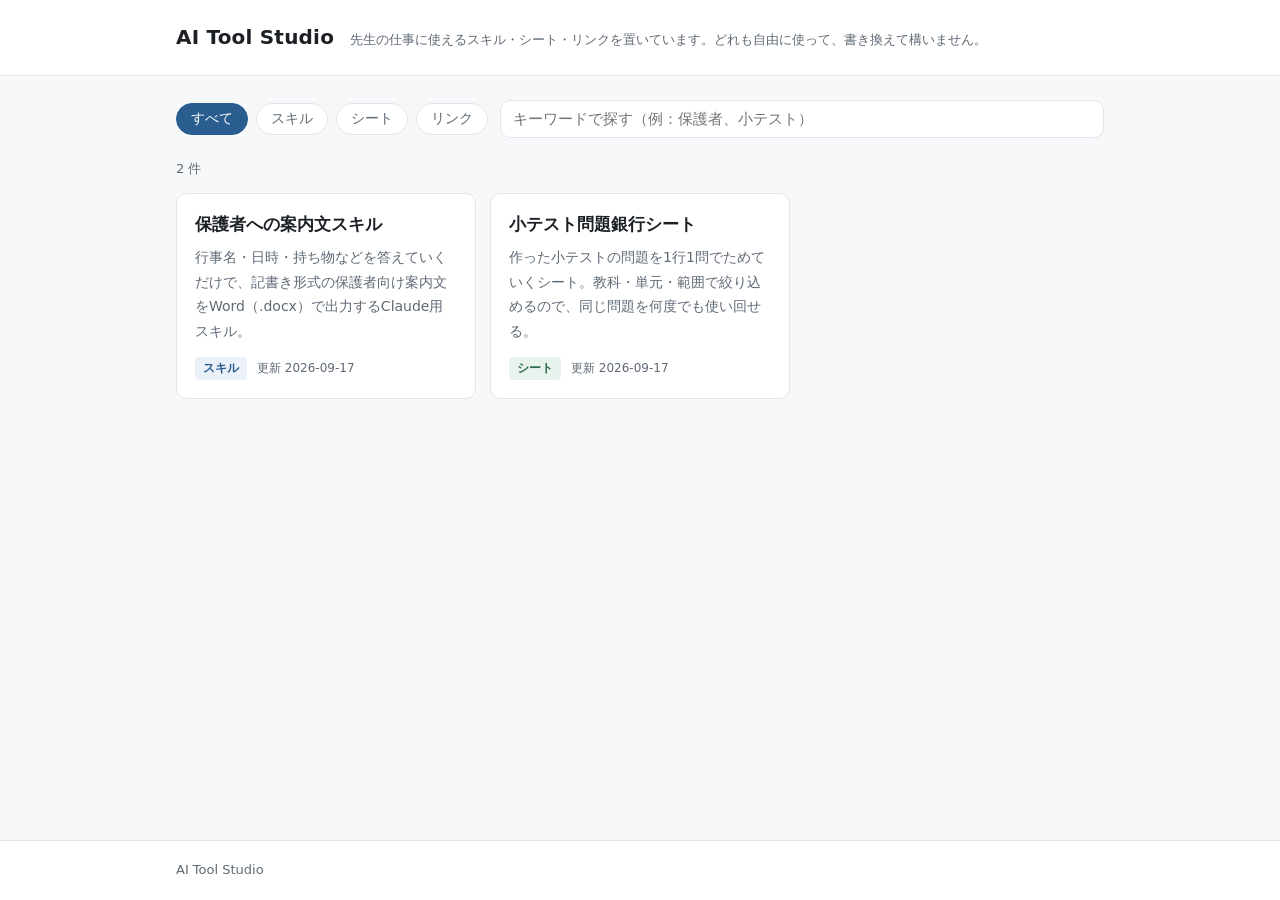
==== index.html @ 43dd98fe "AI Tool Studio の器とサンプル2件を追加 AIでつくった道具（スキル・シート・リンク）を共有する静的ポータル。 ビルドなしの素のHTML/CSS/JSで、GitHub Pages にその" ====
<!DOCTYPE html>
<html lang="ja">
<head>
<meta charset="utf-8">
<meta name="viewport" content="width=device-width, initial-scale=1">
<title>AI Tool Studio</title>
<meta name="description" content="AIでつくった、学校の仕事に使えるスキル・シート・リンクの置き場。">
<link rel="stylesheet" href="assets/style.css">
<link rel="icon" href="data:,">
</head>
<body>
<header class="site-header">
  <div class="wrap">
    <h1 class="site-title"><a href="index.html">AI Tool Studio</a></h1>
    <p class="site-note">先生の仕事に使えるスキル・シート・リンクを置いています。どれも自由に使って、書き換えて構いません。</p>
  </div>
</header>

<main>
  <div class="wrap">
    <div class="controls">
      <div class="tabs" role="tablist" aria-label="種別で絞り込む">
        <button class="tab" type="button" role="tab" data-type="all" aria-selected="true">すべて</button>
        <button class="tab" type="button" role="tab" data-type="skill" aria-selected="false">スキル</button>
        <button class="tab" type="button" role="tab" data-type="sheet" aria-selected="false">シート</button>
        <button class="tab" type="button" role="tab" data-type="link" aria-selected="false">リンク</button>
      </div>
      <input id="search" class="search" type="search" placeholder="キーワードで探す（例：保護者、小テスト）" aria-label="キーワードで探す">
    </div>

    <p id="count" class="count"></p>
    <ul id="grid" class="grid"></ul>
  </div>
</main>

<footer class="site-footer">
  <div class="wrap"><p>AI Tool Studio</p></div>
</footer>

<script src="assets/app.js"></script>
</body>
</html>
---- assets/style.css ----
:root {
  --bg: #f7f8fa;
  --surface: #ffffff;
  --ink: #1c2025;
  --muted: #5f6a76;
  --line: #e2e6ec;
  --accent: #2a5d8f;
  --accent-soft: #eef4fa;
  --skill: #2a5d8f;
  --skill-bg: #eaf1f8;
  --sheet: #2f6b4f;
  --sheet-bg: #e9f3ee;
  --link: #8a5a1f;
  --link-bg: #f7efe2;
  --radius: 10px;
  --maxw: 960px;
}

* { box-sizing: border-box; }

html { -webkit-text-size-adjust: 100%; }

body {
  margin: 0;
  background: var(--bg);
  color: var(--ink);
  font-family: system-ui, -apple-system, "Hiragino Kaku Gothic ProN", "Noto Sans JP", Meiryo, sans-serif;
  font-size: 16px;
  line-height: 1.75;
  min-height: 100vh;
  display: flex;
  flex-direction: column;
}

a { color: var(--accent); }

.wrap {
  max-width: var(--maxw);
  margin: 0 auto;
  padding: 0 16px;
}

/* header */
.site-header {
  background: var(--surface);
  border-bottom: 1px solid var(--line);
}

.site-header .wrap {
  display: flex;
  align-items: baseline;
  gap: 16px;
  flex-wrap: wrap;
  padding-top: 20px;
  padding-bottom: 20px;
}

.site-title {
  margin: 0;
  font-size: 20px;
  font-weight: 700;
  letter-spacing: 0.01em;
}

.site-title a { color: inherit; text-decoration: none; }

.site-note {
  margin: 0;
  color: var(--muted);
  font-size: 13px;
}

main { flex: 1; padding: 24px 0 64px; }

/* controls */
.controls {
  display: flex;
  flex-wrap: wrap;
  gap: 12px;
  align-items: center;
  justify-content: space-between;
  margin-bottom: 20px;
}

.tabs { display: flex; flex-wrap: wrap; gap: 8px; }

.tab {
  border: 1px solid var(--line);
  background: var(--surface);
  color: var(--muted);
  border-radius: 999px;
  padding: 6px 14px;
  font-size: 14px;
  font-family: inherit;
  cursor: pointer;
}

.tab:hover { border-color: #cfd6df; }

.tab[aria-selected="true"] {
  background: var(--accent);
  border-color: var(--accent);
  color: #fff;
}

.search {
  flex: 1 1 220px;
  min-width: 0;
  border: 1px solid var(--line);
  background: var(--surface);
  border-radius: var(--radius);
  padding: 9px 12px;
  font-size: 15px;
  font-family: inherit;
  color: inherit;
}

.search:focus-visible,
.tab:focus-visible,
.btn:focus-visible,
.copy:focus-visible {
  outline: 2px solid var(--accent);
  outline-offset: 2px;
}

.count {
  color: var(--muted);
  font-size: 13px;
  margin: 0 0 12px;
}

/* cards */
.grid {
  display: grid;
  grid-template-columns: repeat(auto-fill, minmax(280px, 1fr));
  gap: 14px;
  list-style: none;
  margin: 0;
  padding: 0;
}

.card {
  background: var(--surface);
  border: 1px solid var(--line);
  border-radius: var(--radius);
  padding: 18px;
  display: flex;
  flex-direction: column;
  gap: 8px;
}

.card:hover { border-color: #ccd5e0; }

.card h2 {
  margin: 0;
  font-size: 17px;
  line-height: 1.5;
}

.card h2 a { color: inherit; text-decoration: none; }

.card h2 a:hover { text-decoration: underline; }

.card p {
  margin: 0;
  color: var(--muted);
  font-size: 14px;
}

.card-meta {
  display: flex;
  align-items: center;
  gap: 10px;
  flex-wrap: wrap;
  margin-top: auto;
  padding-top: 6px;
  color: var(--muted);
  font-size: 12px;
}

.badge {
  display: inline-block;
  border-radius: 4px;
  padding: 2px 8px;
  font-size: 12px;
  font-weight: 600;
  line-height: 1.6;
}

.badge-skill { color: var(--skill); background: var(--skill-bg); }
.badge-sheet { color: var(--sheet); background: var(--sheet-bg); }
.badge-link  { color: var(--link);  background: var(--link-bg); }

.empty {
  background: var(--surface);
  border: 1px dashed var(--line);
  border-radius: var(--radius);
  padding: 32px 18px;
  text-align: center;
  color: var(--muted);
}

/* detail */
.back {
  display: inline-block;
  margin-bottom: 14px;
  font-size: 14px;
  text-decoration: none;
}

.back:hover { text-decoration: underline; }

.detail {
  background: var(--surface);
  border: 1px solid var(--line);
  border-radius: var(--radius);
  padding: 28px 24px;
}

.detail h1 {
  margin: 10px 0 8px;
  font-size: 24px;
  line-height: 1.45;
}

.lead {
  margin: 0 0 4px;
  color: var(--muted);
}

.detail h2 {
  font-size: 16px;
  margin: 32px 0 12px;
  padding-bottom: 6px;
  border-bottom: 1px solid var(--line);
}

.benefits { margin: 0; padding-left: 1.3em; }
.benefits li { margin-bottom: 8px; }

.steps { margin: 0; padding-left: 1.4em; }
.steps > li { margin-bottom: 18px; }

.code {
  position: relative;
  margin-top: 8px;
  background: #f4f6f9;
  border: 1px solid var(--line);
  border-radius: 8px;
  padding: 12px 84px 12px 12px;
}

.code code {
  font-family: ui-monospace, SFMono-Regular, Menlo, Consolas, monospace;
  font-size: 13px;
  line-height: 1.7;
  white-space: pre-wrap;
  word-break: break-all;
}

.copy {
  position: absolute;
  top: 8px;
  right: 8px;
  border: 1px solid var(--line);
  background: var(--surface);
  color: var(--muted);
  border-radius: 6px;
  padding: 3px 10px;
  font-size: 12px;
  font-family: inherit;
  cursor: pointer;
}

.copy:hover { color: var(--ink); }

.downloads {
  display: flex;
  flex-wrap: wrap;
  gap: 10px;
  margin-top: 4px;
}

.btn {
  display: inline-block;
  background: var(--accent);
  color: #fff;
  border: 1px solid var(--accent);
  border-radius: 8px;
  padding: 10px 18px;
  font-size: 15px;
  text-decoration: none;
}

.btn:hover { background: #24507c; }

.btn-ghost {
  background: var(--surface);
  color: var(--accent);
}

.btn-ghost:hover { background: var(--accent-soft); }

.tag-list {
  display: flex;
  flex-wrap: wrap;
  gap: 6px;
  margin: 18px 0 0;
  padding: 0;
  list-style: none;
}

.tag {
  font-size: 12px;
  color: var(--muted);
  background: var(--bg);
  border: 1px solid var(--line);
  border-radius: 999px;
  padding: 2px 10px;
}

.detail-meta {
  margin: 24px 0 0;
  color: var(--muted);
  font-size: 13px;
}

.site-footer {
  border-top: 1px solid var(--line);
  background: var(--surface);
  color: var(--muted);
  font-size: 13px;
  padding: 18px 0;
}

.site-footer p { margin: 0; }

@media (max-width: 600px) {
  .detail { padding: 22px 16px; }
  .detail h1 { font-size: 21px; }
  .code { padding-right: 12px; padding-top: 38px; }
}
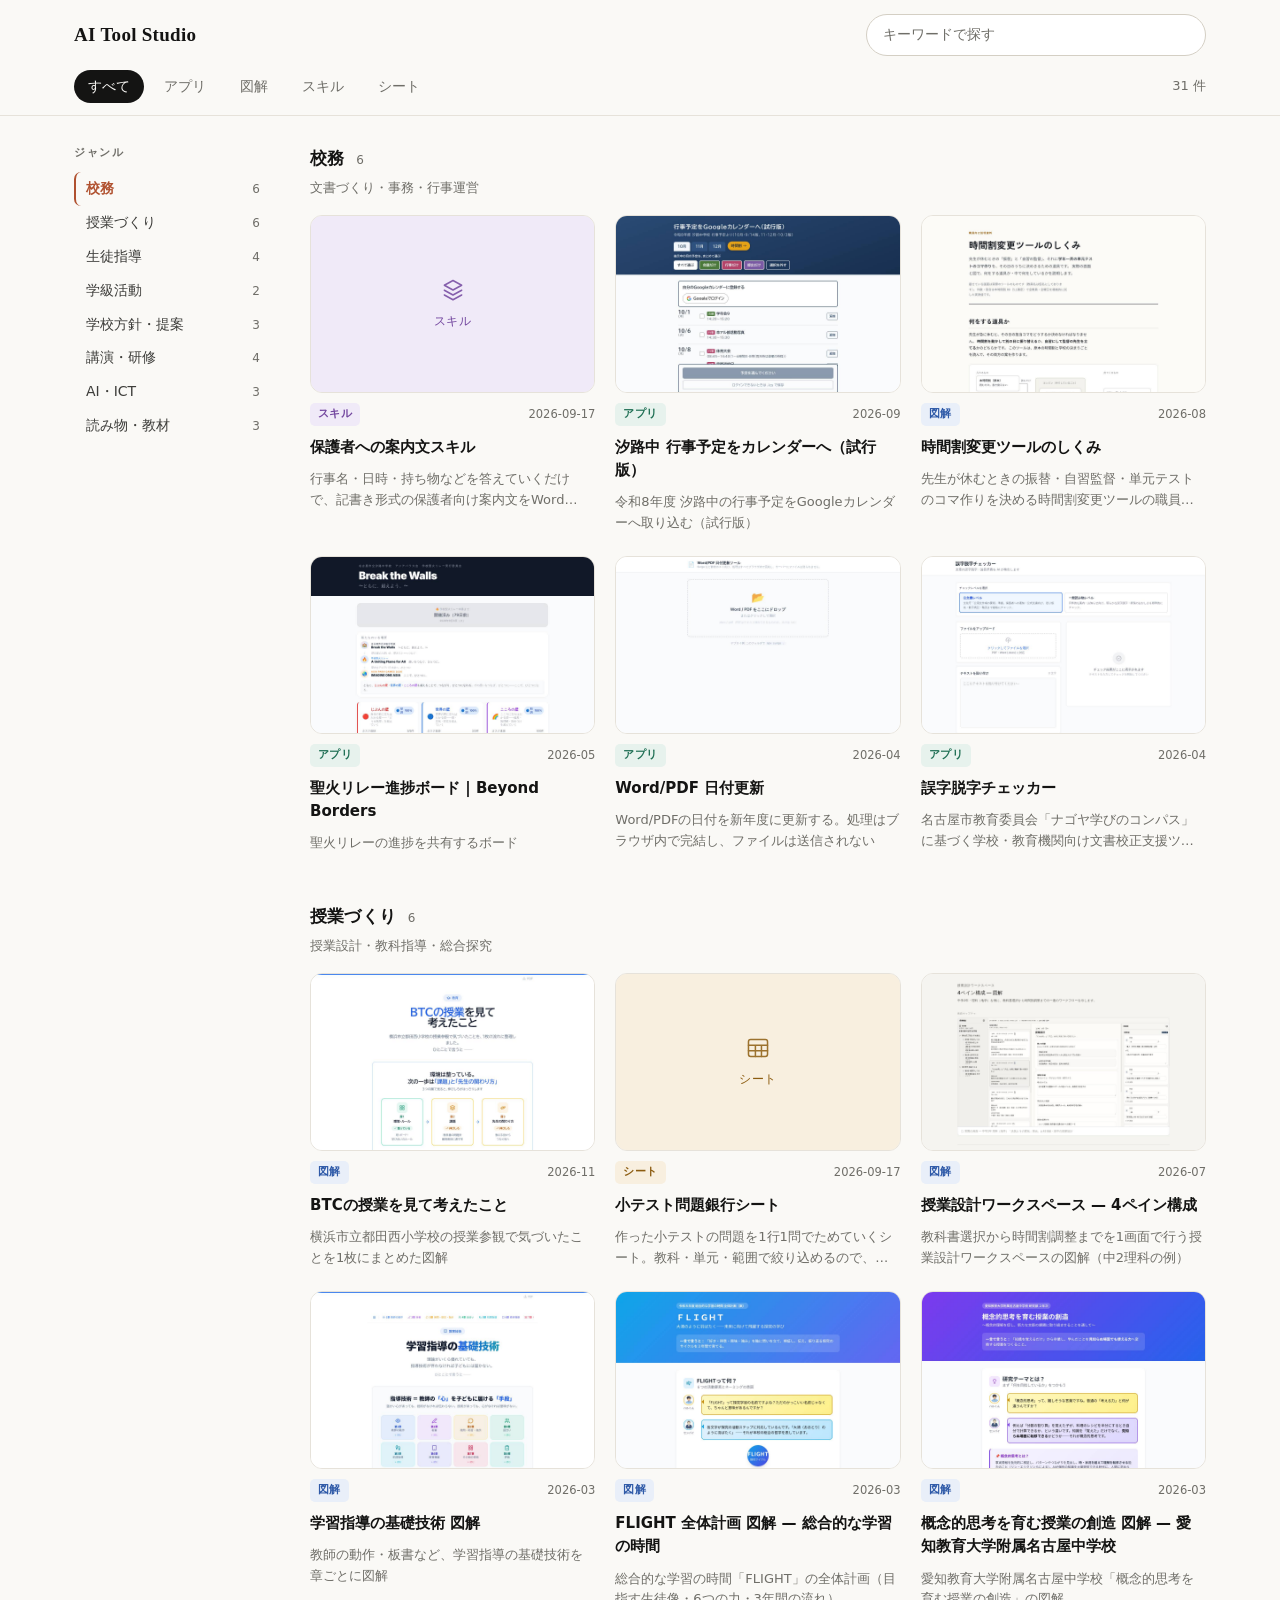
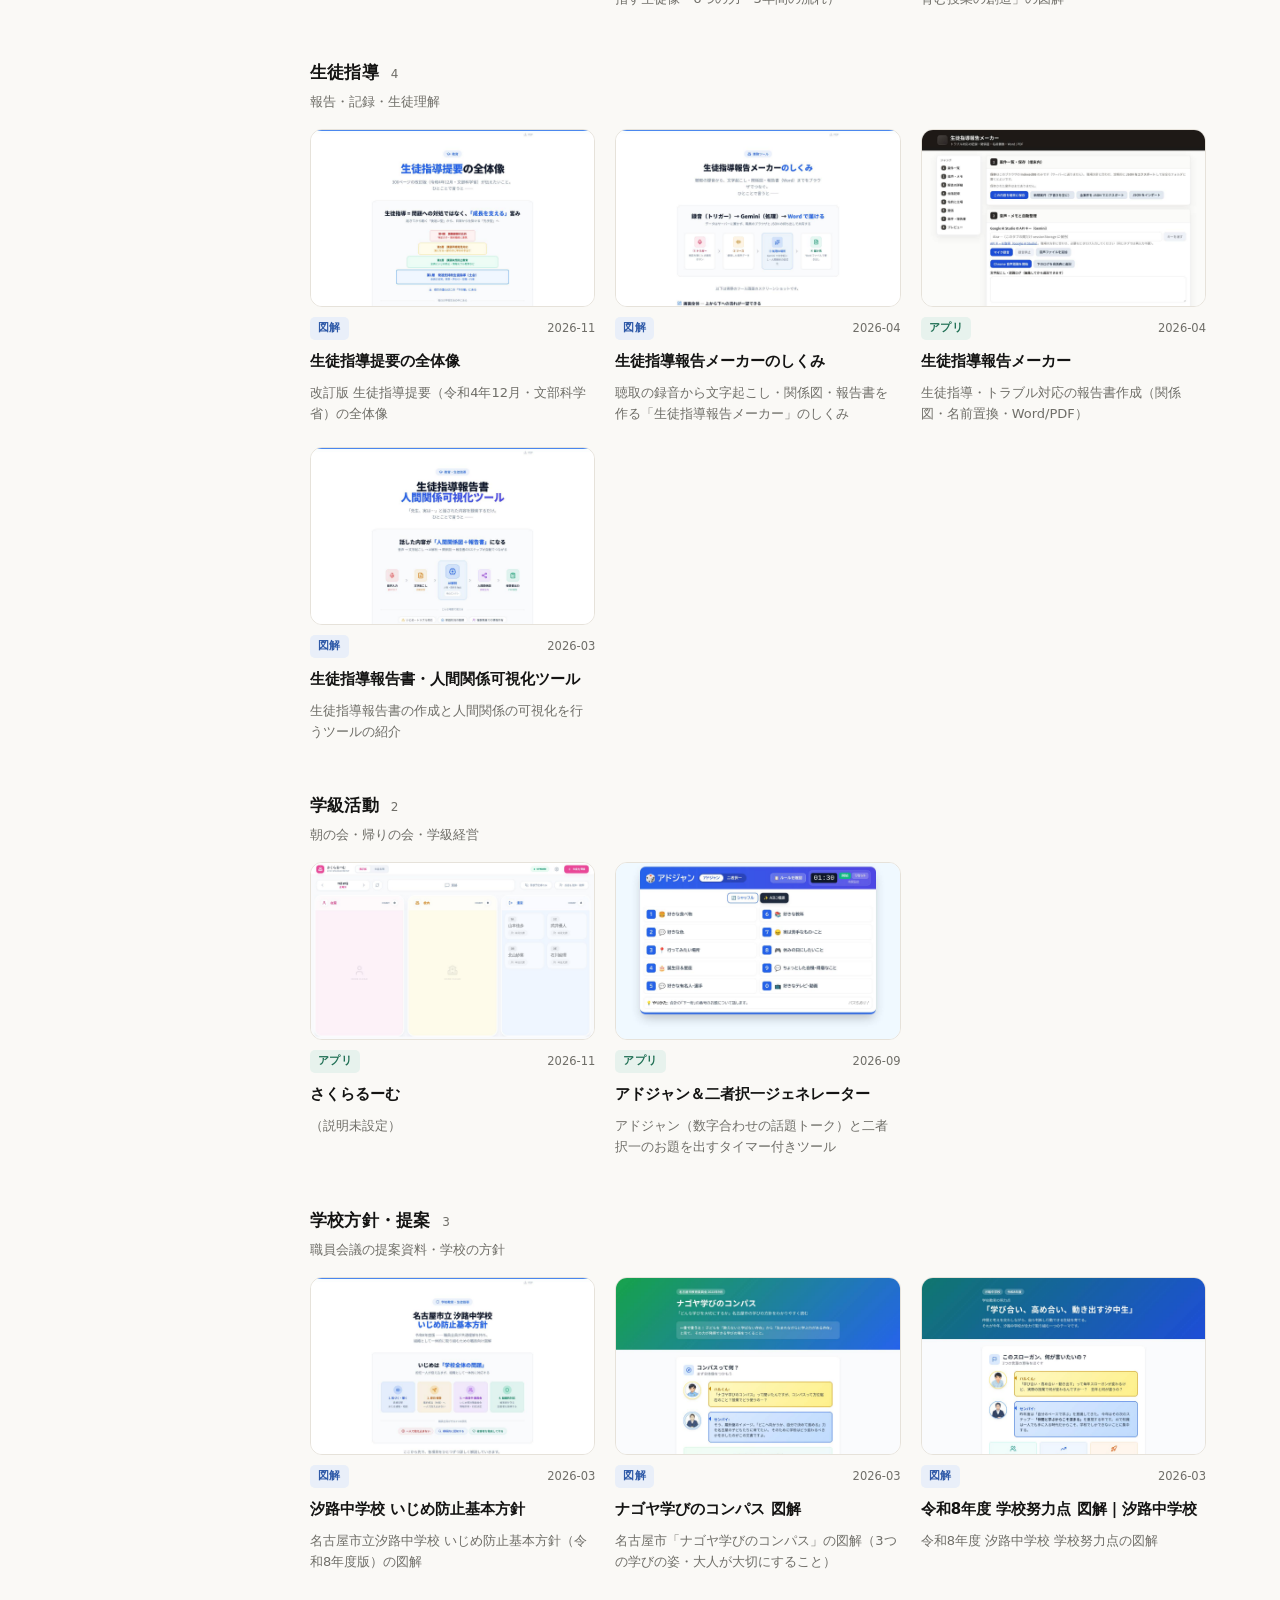
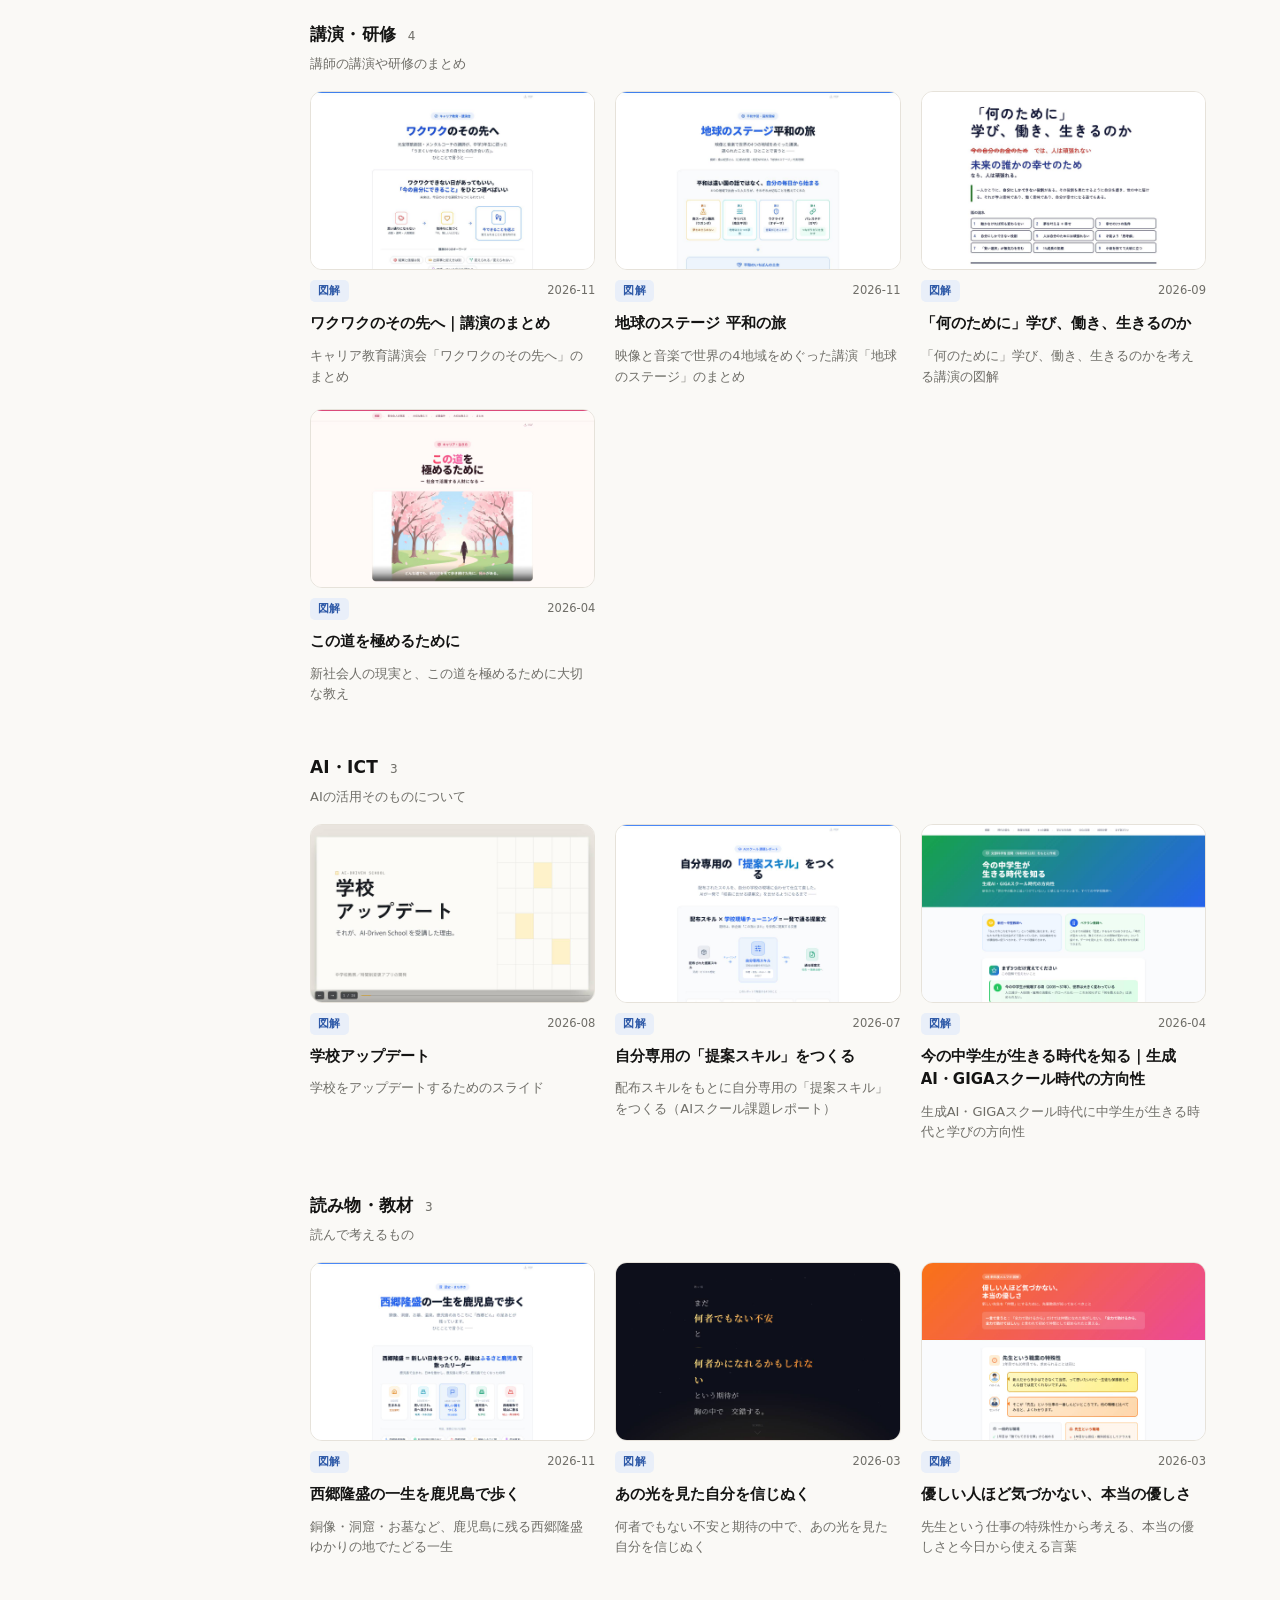
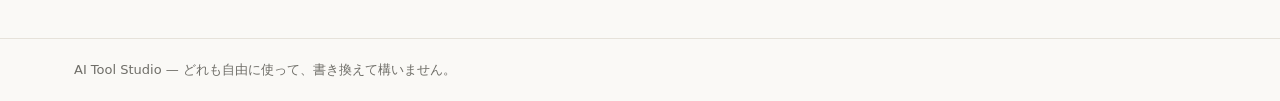
==== commit 887dcc7d: "surge のサイト29件を取り込み、ジャンル別のUIに作り直す 既存の「職員ポータル」（surge・29件）をこのリポジトリに一本化した。 配布ファイルにはgitが要る一方、サイト一覧はGitHub" ====
--- a/index.html
+++ b/index.html
@@ -4,37 +4,40 @@
 <meta charset="utf-8">
 <meta name="viewport" content="width=device-width, initial-scale=1">
 <title>AI Tool Studio</title>
-<meta name="description" content="AIでつくった、学校の仕事に使えるスキル・シート・リンクの置き場。">
+<meta name="robots" content="noindex, nofollow">
+<meta name="description" content="学校の仕事に使えるアプリ・図解・スキル・シートの置き場。">
+<meta name="theme-color" content="#faf9f6" media="(prefers-color-scheme: light)">
+<meta name="theme-color" content="#1a1916" media="(prefers-color-scheme: dark)">
 <link rel="stylesheet" href="assets/style.css">
 <link rel="icon" href="data:,">
 </head>
 <body>
+
 <header class="site-header">
   <div class="wrap">
-    <h1 class="site-title"><a href="index.html">AI Tool Studio</a></h1>
-    <p class="site-note">先生の仕事に使えるスキル・シート・リンクを置いています。どれも自由に使って、書き換えて構いません。</p>
+    <div class="header-row">
+      <h1 class="wordmark"><a href="index.html">AI Tool Studio</a></h1>
+      <input id="search" class="search" type="search" placeholder="キーワードで探す" aria-label="キーワードで探す" autocomplete="off">
+    </div>
+    <div class="toolbar">
+      <div id="types" class="types" role="tablist" aria-label="種別で絞り込む"></div>
+      <span id="count" class="count"></span>
+    </div>
   </div>
 </header>
 
 <main>
-  <div class="wrap">
-    <div class="controls">
-      <div class="tabs" role="tablist" aria-label="種別で絞り込む">
-        <button class="tab" type="button" role="tab" data-type="all" aria-selected="true">すべて</button>
-        <button class="tab" type="button" role="tab" data-type="skill" aria-selected="false">スキル</button>
-        <button class="tab" type="button" role="tab" data-type="sheet" aria-selected="false">シート</button>
-        <button class="tab" type="button" role="tab" data-type="link" aria-selected="false">リンク</button>
-      </div>
-      <input id="search" class="search" type="search" placeholder="キーワードで探す（例：保護者、小テスト）" aria-label="キーワードで探す">
-    </div>
-
-    <p id="count" class="count"></p>
-    <ul id="grid" class="grid"></ul>
+  <div class="wrap layout">
+    <nav class="rail" aria-label="ジャンル">
+      <p class="rail-title">ジャンル</p>
+      <ul id="rail-list" class="rail-list"></ul>
+    </nav>
+    <div id="sections"></div>
   </div>
 </main>
 
 <footer class="site-footer">
-  <div class="wrap"><p>AI Tool Studio</p></div>
+  <div class="wrap"><p>AI Tool Studio — どれも自由に使って、書き換えて構いません。</p></div>
 </footer>
 
 <script src="assets/app.js"></script>
--- a/assets/style.css
+++ b/assets/style.css
@@ -1,259 +1,529 @@
+/* AI Tool Studio */
+
 :root {
-  --bg: #f7f8fa;
+  --bg: #faf9f6;
   --surface: #ffffff;
-  --ink: #1c2025;
-  --muted: #5f6a76;
-  --line: #e2e6ec;
-  --accent: #2a5d8f;
-  --accent-soft: #eef4fa;
-  --skill: #2a5d8f;
-  --skill-bg: #eaf1f8;
-  --sheet: #2f6b4f;
-  --sheet-bg: #e9f3ee;
-  --link: #8a5a1f;
-  --link-bg: #f7efe2;
-  --radius: 10px;
-  --maxw: 960px;
+  --surface-sunk: #f3f1ec;
+  --ink: #141413;
+  --ink-soft: #3d3d3a;
+  --muted: #6f6e68;
+  --line: #e6e2da;
+  --line-strong: #d4cfc4;
+  --accent: #b0512f;
+  --accent-hover: #964428;
+  --accent-soft: #f7ece7;
+
+  --t-app: #1f6f54;
+  --t-app-bg: #e7f2ed;
+  --t-diagram: #2f5aa8;
+  --t-diagram-bg: #e9eff9;
+  --t-skill: #73479f;
+  --t-skill-bg: #f0eaf8;
+  --t-sheet: #8c5c10;
+  --t-sheet-bg: #f8efdf;
+
+  --btn-ink: #ffffff;
+  --radius: 12px;
+  --rail: 196px;
+  --maxw: 1180px;
+  --shadow: 0 1px 2px rgba(20, 18, 14, .04), 0 6px 16px rgba(20, 18, 14, .05);
+}
+
+@media (prefers-color-scheme: dark) {
+  :root:not([data-theme="light"]) {
+    --bg: #1a1916;
+    --surface: #232220;
+    --surface-sunk: #1f1e1b;
+    --ink: #f2f0ea;
+    --ink-soft: #ddd9d0;
+    --muted: #a6a39a;
+    --line: #35332d;
+    --line-strong: #46433a;
+    --accent: #e08a63;
+    --accent-hover: #efa27e;
+    --accent-soft: #33261f;
+    --btn-ink: #1a1916;
+
+    --t-app: #6fcfaa;
+    --t-app-bg: #16352b;
+    --t-diagram: #9ab8ef;
+    --t-diagram-bg: #1b2740;
+    --t-skill: #c4a3e8;
+    --t-skill-bg: #2a2038;
+    --t-sheet: #e2b367;
+    --t-sheet-bg: #352915;
+    --shadow: none;
+  }
+}
+
+:root[data-theme="dark"] {
+  --bg: #1a1916;
+  --surface: #232220;
+  --surface-sunk: #1f1e1b;
+  --ink: #f2f0ea;
+  --ink-soft: #ddd9d0;
+  --muted: #a6a39a;
+  --line: #35332d;
+  --line-strong: #46433a;
+  --accent: #e08a63;
+  --accent-hover: #efa27e;
+  --accent-soft: #33261f;
+  --btn-ink: #1a1916;
+  --t-app: #6fcfaa;
+  --t-app-bg: #16352b;
+  --t-diagram: #9ab8ef;
+  --t-diagram-bg: #1b2740;
+  --t-skill: #c4a3e8;
+  --t-skill-bg: #2a2038;
+  --t-sheet: #e2b367;
+  --t-sheet-bg: #352915;
+  --shadow: none;
 }
 
 * { box-sizing: border-box; }
 
-html { -webkit-text-size-adjust: 100%; }
+html {
+  -webkit-text-size-adjust: 100%;
+  scroll-behavior: smooth;
+  scroll-padding-top: 120px;
+}
+
+@media (prefers-reduced-motion: reduce) {
+  html { scroll-behavior: auto; }
+  * { transition: none !important; }
+}
 
 body {
   margin: 0;
   background: var(--bg);
   color: var(--ink);
-  font-family: system-ui, -apple-system, "Hiragino Kaku Gothic ProN", "Noto Sans JP", Meiryo, sans-serif;
+  font-family: "Hiragino Sans", "Hiragino Kaku Gothic ProN", "Noto Sans JP",
+    "Yu Gothic UI", Meiryo, system-ui, -apple-system, sans-serif;
   font-size: 16px;
-  line-height: 1.75;
+  line-height: 1.7;
   min-height: 100vh;
   display: flex;
   flex-direction: column;
+  font-feature-settings: "palt" 1;
 }
 
 a { color: var(--accent); }
 
 .wrap {
+  width: 100%;
   max-width: var(--maxw);
   margin: 0 auto;
-  padding: 0 16px;
-}
-
-/* header */
-.site-header {
-  background: var(--surface);
-  border-bottom: 1px solid var(--line);
-}
-
-.site-header .wrap {
-  display: flex;
-  align-items: baseline;
-  gap: 16px;
-  flex-wrap: wrap;
-  padding-top: 20px;
-  padding-bottom: 20px;
-}
-
-.site-title {
-  margin: 0;
-  font-size: 20px;
-  font-weight: 700;
-  letter-spacing: 0.01em;
-}
-
-.site-title a { color: inherit; text-decoration: none; }
-
-.site-note {
-  margin: 0;
-  color: var(--muted);
-  font-size: 13px;
-}
-
-main { flex: 1; padding: 24px 0 64px; }
-
-/* controls */
-.controls {
-  display: flex;
-  flex-wrap: wrap;
-  gap: 12px;
-  align-items: center;
-  justify-content: space-between;
-  margin-bottom: 20px;
-}
-
-.tabs { display: flex; flex-wrap: wrap; gap: 8px; }
-
-.tab {
-  border: 1px solid var(--line);
-  background: var(--surface);
-  color: var(--muted);
-  border-radius: 999px;
-  padding: 6px 14px;
-  font-size: 14px;
-  font-family: inherit;
-  cursor: pointer;
-}
-
-.tab:hover { border-color: #cfd6df; }
-
-.tab[aria-selected="true"] {
-  background: var(--accent);
-  border-color: var(--accent);
-  color: #fff;
-}
-
-.search {
-  flex: 1 1 220px;
-  min-width: 0;
-  border: 1px solid var(--line);
-  background: var(--surface);
-  border-radius: var(--radius);
-  padding: 9px 12px;
-  font-size: 15px;
-  font-family: inherit;
-  color: inherit;
-}
-
-.search:focus-visible,
-.tab:focus-visible,
-.btn:focus-visible,
-.copy:focus-visible {
+  padding: 0 24px;
+}
+
+:is(a, button, input, summary):focus-visible {
   outline: 2px solid var(--accent);
   outline-offset: 2px;
+  border-radius: 4px;
+}
+
+/* ---------- header ---------- */
+
+.site-header {
+  position: sticky;
+  top: 0;
+  z-index: 20;
+  background: color-mix(in srgb, var(--bg) 88%, transparent);
+  backdrop-filter: saturate(1.6) blur(10px);
+  border-bottom: 1px solid var(--line);
+}
+
+.header-row {
+  display: flex;
+  align-items: center;
+  gap: 20px;
+  padding: 14px 0;
+}
+
+.wordmark {
+  margin: 0;
+  font-family: ui-serif, Georgia, "Times New Roman", serif;
+  font-size: 19px;
+  font-weight: 600;
+  letter-spacing: .015em;
+  white-space: nowrap;
+}
+
+.wordmark a { color: inherit; text-decoration: none; }
+
+.search {
+  flex: 1 1 auto;
+  min-width: 0;
+  max-width: 340px;
+  margin-left: auto;
+  border: 1px solid var(--line-strong);
+  background: var(--surface);
+  color: inherit;
+  border-radius: 999px;
+  padding: 8px 16px;
+  font: inherit;
+  font-size: 14px;
+}
+
+.search::placeholder { color: var(--muted); }
+
+.search:focus-visible { outline-offset: 1px; border-radius: 999px; }
+
+.toolbar {
+  display: flex;
+  align-items: center;
+  gap: 10px;
+  padding-bottom: 12px;
+  flex-wrap: wrap;
+}
+
+.types { display: flex; gap: 6px; flex-wrap: wrap; }
+
+.type-tab {
+  border: 1px solid transparent;
+  background: transparent;
+  color: var(--muted);
+  border-radius: 999px;
+  padding: 4px 13px;
+  font: inherit;
+  font-size: 13.5px;
+  cursor: pointer;
+  white-space: nowrap;
+}
+
+.type-tab:hover { color: var(--ink); background: var(--surface-sunk); }
+
+.type-tab[aria-selected="true"] {
+  background: var(--ink);
+  color: var(--bg);
 }
 
 .count {
+  margin-left: auto;
   color: var(--muted);
   font-size: 13px;
-  margin: 0 0 12px;
-}
-
-/* cards */
+  font-variant-numeric: tabular-nums;
+  white-space: nowrap;
+}
+
+/* ---------- layout ---------- */
+
+main { flex: 1; padding: 28px 0 80px; }
+
+.layout {
+  display: grid;
+  grid-template-columns: var(--rail) minmax(0, 1fr);
+  gap: 40px;
+  align-items: start;
+}
+
+/* ---------- genre rail ---------- */
+
+.rail { position: sticky; top: 108px; }
+
+.rail-title {
+  margin: 0 0 10px;
+  font-size: 11px;
+  font-weight: 700;
+  letter-spacing: .14em;
+  color: var(--muted);
+}
+
+.rail-list { list-style: none; margin: 0; padding: 0; }
+
+.rail-list a {
+  display: flex;
+  justify-content: space-between;
+  gap: 8px;
+  align-items: baseline;
+  padding: 5px 10px;
+  border-radius: 7px;
+  color: var(--ink-soft);
+  text-decoration: none;
+  font-size: 14px;
+  border-left: 2px solid transparent;
+}
+
+.rail-list a:hover { background: var(--surface-sunk); color: var(--ink); }
+
+.rail-list a[aria-current="true"] {
+  color: var(--accent);
+  border-left-color: var(--accent);
+  font-weight: 700;
+}
+
+.rail-list .n {
+  color: var(--muted);
+  font-size: 12px;
+  font-variant-numeric: tabular-nums;
+  font-weight: 400;
+}
+
+/* ---------- sections ---------- */
+
+.section { scroll-margin-top: 118px; }
+.section + .section { margin-top: 48px; }
+
+.section-head {
+  display: flex;
+  align-items: baseline;
+  gap: 12px;
+  margin-bottom: 4px;
+}
+
+.section-head h2 {
+  margin: 0;
+  font-size: 17px;
+  letter-spacing: .01em;
+}
+
+.section-head .n {
+  color: var(--muted);
+  font-size: 12px;
+  font-variant-numeric: tabular-nums;
+}
+
+.section-note {
+  margin: 0 0 16px;
+  color: var(--muted);
+  font-size: 13px;
+}
+
+/* ---------- cards ---------- */
+
 .grid {
   display: grid;
-  grid-template-columns: repeat(auto-fill, minmax(280px, 1fr));
-  gap: 14px;
+  grid-template-columns: repeat(auto-fill, minmax(240px, 1fr));
+  gap: 22px 20px;
   list-style: none;
   margin: 0;
   padding: 0;
 }
 
 .card {
-  background: var(--surface);
+  display: flex;
+  flex-direction: column;
+  gap: 10px;
+  color: inherit;
+  text-decoration: none;
+  border-radius: var(--radius);
+  transition: transform .14s ease;
+}
+
+.card:hover { transform: translateY(-2px); }
+
+.card:hover .thumb { border-color: var(--line-strong); box-shadow: var(--shadow); }
+
+.card:hover .card-title { color: var(--accent); }
+
+.thumb {
+  aspect-ratio: 16 / 10;
   border: 1px solid var(--line);
   border-radius: var(--radius);
-  padding: 18px;
+  background: var(--surface);
+  overflow: hidden;
+  transition: border-color .14s ease, box-shadow .14s ease;
+}
+
+.thumb img {
+  width: 100%;
+  height: 100%;
+  object-fit: cover;
+  object-position: top center;
+  display: block;
+}
+
+.thumb-mark {
+  width: 100%;
+  height: 100%;
   display: flex;
   flex-direction: column;
+  align-items: center;
+  justify-content: center;
   gap: 8px;
-}
-
-.card:hover { border-color: #ccd5e0; }
-
-.card h2 {
+  font-size: 12px;
+  letter-spacing: .06em;
+}
+
+.thumb-mark svg { opacity: .85; }
+
+.card-meta {
+  display: flex;
+  align-items: center;
+  gap: 8px;
+  flex-wrap: wrap;
+}
+
+.badge {
+  font-size: 11px;
+  font-weight: 700;
+  letter-spacing: .04em;
+  padding: 2px 8px;
+  border-radius: 5px;
+  white-space: nowrap;
+}
+
+.badge-app { color: var(--t-app); background: var(--t-app-bg); }
+.badge-diagram { color: var(--t-diagram); background: var(--t-diagram-bg); }
+.badge-skill { color: var(--t-skill); background: var(--t-skill-bg); }
+.badge-sheet { color: var(--t-sheet); background: var(--t-sheet-bg); }
+
+.card-date {
+  margin-left: auto;
+  color: var(--muted);
+  font-size: 11.5px;
+  font-variant-numeric: tabular-nums;
+}
+
+.card-title {
   margin: 0;
-  font-size: 17px;
-  line-height: 1.5;
-}
-
-.card h2 a { color: inherit; text-decoration: none; }
-
-.card h2 a:hover { text-decoration: underline; }
-
-.card p {
+  font-size: 15px;
+  font-weight: 700;
+  line-height: 1.55;
+  transition: color .14s ease;
+  display: -webkit-box;
+  -webkit-line-clamp: 2;
+  -webkit-box-orient: vertical;
+  overflow: hidden;
+}
+
+.card-summary {
   margin: 0;
   color: var(--muted);
+  font-size: 13px;
+  line-height: 1.6;
+  display: -webkit-box;
+  -webkit-line-clamp: 2;
+  -webkit-box-orient: vertical;
+  overflow: hidden;
+}
+
+/* ---------- empty / error ---------- */
+
+.empty {
+  border: 1px dashed var(--line-strong);
+  border-radius: var(--radius);
+  padding: 48px 20px;
+  text-align: center;
+  color: var(--muted);
+}
+
+/* ---------- detail ---------- */
+
+.detail-wrap { max-width: 820px; margin: 0 auto; }
+
+.back {
+  display: inline-block;
+  margin-bottom: 18px;
   font-size: 14px;
-}
-
-.card-meta {
+  text-decoration: none;
+  color: var(--muted);
+}
+
+.back:hover { color: var(--accent); }
+
+.detail-meta {
   display: flex;
   align-items: center;
   gap: 10px;
   flex-wrap: wrap;
-  margin-top: auto;
-  padding-top: 6px;
-  color: var(--muted);
-  font-size: 12px;
-}
-
-.badge {
-  display: inline-block;
-  border-radius: 4px;
-  padding: 2px 8px;
-  font-size: 12px;
-  font-weight: 600;
-  line-height: 1.6;
-}
-
-.badge-skill { color: var(--skill); background: var(--skill-bg); }
-.badge-sheet { color: var(--sheet); background: var(--sheet-bg); }
-.badge-link  { color: var(--link);  background: var(--link-bg); }
-
-.empty {
-  background: var(--surface);
-  border: 1px dashed var(--line);
-  border-radius: var(--radius);
-  padding: 32px 18px;
-  text-align: center;
-  color: var(--muted);
-}
-
-/* detail */
-.back {
-  display: inline-block;
-  margin-bottom: 14px;
-  font-size: 14px;
-  text-decoration: none;
-}
-
-.back:hover { text-decoration: underline; }
-
-.detail {
-  background: var(--surface);
+  margin-bottom: 10px;
+}
+
+.genre-label { color: var(--muted); font-size: 13px; }
+
+.detail h1 {
+  margin: 0 0 10px;
+  font-size: 27px;
+  line-height: 1.45;
+  letter-spacing: .005em;
+}
+
+.lead {
+  margin: 0;
+  color: var(--ink-soft);
+  font-size: 16px;
+}
+
+.preview {
+  display: block;
+  margin: 26px 0 18px;
   border: 1px solid var(--line);
   border-radius: var(--radius);
-  padding: 28px 24px;
-}
-
-.detail h1 {
-  margin: 10px 0 8px;
-  font-size: 24px;
-  line-height: 1.45;
-}
-
-.lead {
-  margin: 0 0 4px;
-  color: var(--muted);
+  overflow: hidden;
+  background: var(--surface);
+  transition: border-color .14s ease, box-shadow .14s ease;
+}
+
+.preview:hover { border-color: var(--line-strong); box-shadow: var(--shadow); }
+
+.preview img { width: 100%; display: block; }
+
+.actions {
+  display: flex;
+  flex-wrap: wrap;
+  gap: 10px;
+  align-items: center;
+  margin: 18px 0 6px;
+}
+
+.btn {
+  display: inline-block;
+  background: var(--accent);
+  color: var(--btn-ink);
+  border: 1px solid var(--accent);
+  border-radius: 9px;
+  padding: 10px 20px;
+  font-size: 15px;
+  font-weight: 700;
+  text-decoration: none;
+}
+
+.btn:hover { background: var(--accent-hover); border-color: var(--accent-hover); }
+
+.btn-ghost {
+  background: transparent;
+  color: var(--accent);
+  border-color: var(--line-strong);
+  font-weight: 400;
+}
+
+.btn-ghost:hover { background: var(--accent-soft); border-color: var(--accent); color: var(--accent); }
+
+.url-note {
+  color: var(--muted);
+  font-size: 13px;
+  word-break: break-all;
 }
 
 .detail h2 {
-  font-size: 16px;
-  margin: 32px 0 12px;
-  padding-bottom: 6px;
+  font-size: 15px;
+  letter-spacing: .02em;
+  margin: 34px 0 14px;
+  padding-bottom: 7px;
   border-bottom: 1px solid var(--line);
 }
 
-.benefits { margin: 0; padding-left: 1.3em; }
-.benefits li { margin-bottom: 8px; }
+.benefits { margin: 0; padding-left: 1.25em; }
+.benefits li { margin-bottom: 9px; }
 
 .steps { margin: 0; padding-left: 1.4em; }
 .steps > li { margin-bottom: 18px; }
+.steps > li::marker { color: var(--muted); font-variant-numeric: tabular-nums; }
 
 .code {
   position: relative;
-  margin-top: 8px;
-  background: #f4f6f9;
+  margin-top: 9px;
+  background: var(--surface-sunk);
   border: 1px solid var(--line);
-  border-radius: 8px;
-  padding: 12px 84px 12px 12px;
+  border-radius: 9px;
+  padding: 12px 86px 12px 13px;
 }
 
 .code code {
   font-family: ui-monospace, SFMono-Regular, Menlo, Consolas, monospace;
   font-size: 13px;
-  line-height: 1.7;
+  line-height: 1.75;
   white-space: pre-wrap;
   word-break: break-all;
 }
@@ -262,50 +532,23 @@
   position: absolute;
   top: 8px;
   right: 8px;
-  border: 1px solid var(--line);
+  border: 1px solid var(--line-strong);
   background: var(--surface);
   color: var(--muted);
   border-radius: 6px;
-  padding: 3px 10px;
+  padding: 3px 11px;
+  font: inherit;
   font-size: 12px;
-  font-family: inherit;
   cursor: pointer;
 }
 
-.copy:hover { color: var(--ink); }
-
-.downloads {
+.copy:hover { color: var(--ink); border-color: var(--ink-soft); }
+
+.tag-list {
   display: flex;
   flex-wrap: wrap;
-  gap: 10px;
-  margin-top: 4px;
-}
-
-.btn {
-  display: inline-block;
-  background: var(--accent);
-  color: #fff;
-  border: 1px solid var(--accent);
-  border-radius: 8px;
-  padding: 10px 18px;
-  font-size: 15px;
-  text-decoration: none;
-}
-
-.btn:hover { background: #24507c; }
-
-.btn-ghost {
-  background: var(--surface);
-  color: var(--accent);
-}
-
-.btn-ghost:hover { background: var(--accent-soft); }
-
-.tag-list {
-  display: flex;
-  flex-wrap: wrap;
-  gap: 6px;
-  margin: 18px 0 0;
+  gap: 7px;
+  margin: 26px 0 0;
   padding: 0;
   list-style: none;
 }
@@ -313,30 +556,63 @@
 .tag {
   font-size: 12px;
   color: var(--muted);
-  background: var(--bg);
   border: 1px solid var(--line);
   border-radius: 999px;
-  padding: 2px 10px;
-}
-
-.detail-meta {
-  margin: 24px 0 0;
-  color: var(--muted);
-  font-size: 13px;
-}
+  padding: 2px 11px;
+}
+
+.stamp { margin: 14px 0 0; color: var(--muted); font-size: 13px; }
+
+/* ---------- footer ---------- */
 
 .site-footer {
   border-top: 1px solid var(--line);
-  background: var(--surface);
   color: var(--muted);
   font-size: 13px;
-  padding: 18px 0;
+  padding: 20px 0;
 }
 
 .site-footer p { margin: 0; }
 
-@media (max-width: 600px) {
-  .detail { padding: 22px 16px; }
-  .detail h1 { font-size: 21px; }
-  .code { padding-right: 12px; padding-top: 38px; }
-}
+/* ---------- responsive ---------- */
+
+@media (max-width: 900px) {
+  .layout { grid-template-columns: 1fr; gap: 0; }
+
+  .rail {
+    position: static;
+    margin: 0 -24px 26px;
+    padding: 0 24px 2px;
+    overflow-x: auto;
+    -webkit-overflow-scrolling: touch;
+  }
+
+  .rail-title { display: none; }
+
+  .rail-list { display: flex; gap: 7px; }
+
+  .rail-list a {
+    border: 1px solid var(--line-strong);
+    border-left-width: 1px;
+    border-radius: 999px;
+    padding: 4px 13px;
+    white-space: nowrap;
+    font-size: 13.5px;
+  }
+
+  .rail-list a[aria-current="true"] {
+    border-color: var(--accent);
+    background: var(--accent-soft);
+  }
+}
+
+@media (max-width: 640px) {
+  .wrap { padding: 0 16px; }
+  .header-row { gap: 12px; padding: 12px 0; }
+  .wordmark { font-size: 17px; }
+  .search { max-width: none; flex-basis: 100%; }
+  .grid { grid-template-columns: repeat(auto-fill, minmax(min(100%, 170px), 1fr)); gap: 18px 14px; }
+  .detail h1 { font-size: 22px; }
+  .rail { margin: 0 -16px 22px; padding: 0 16px 2px; }
+  .code { padding: 38px 13px 12px; }
+}
